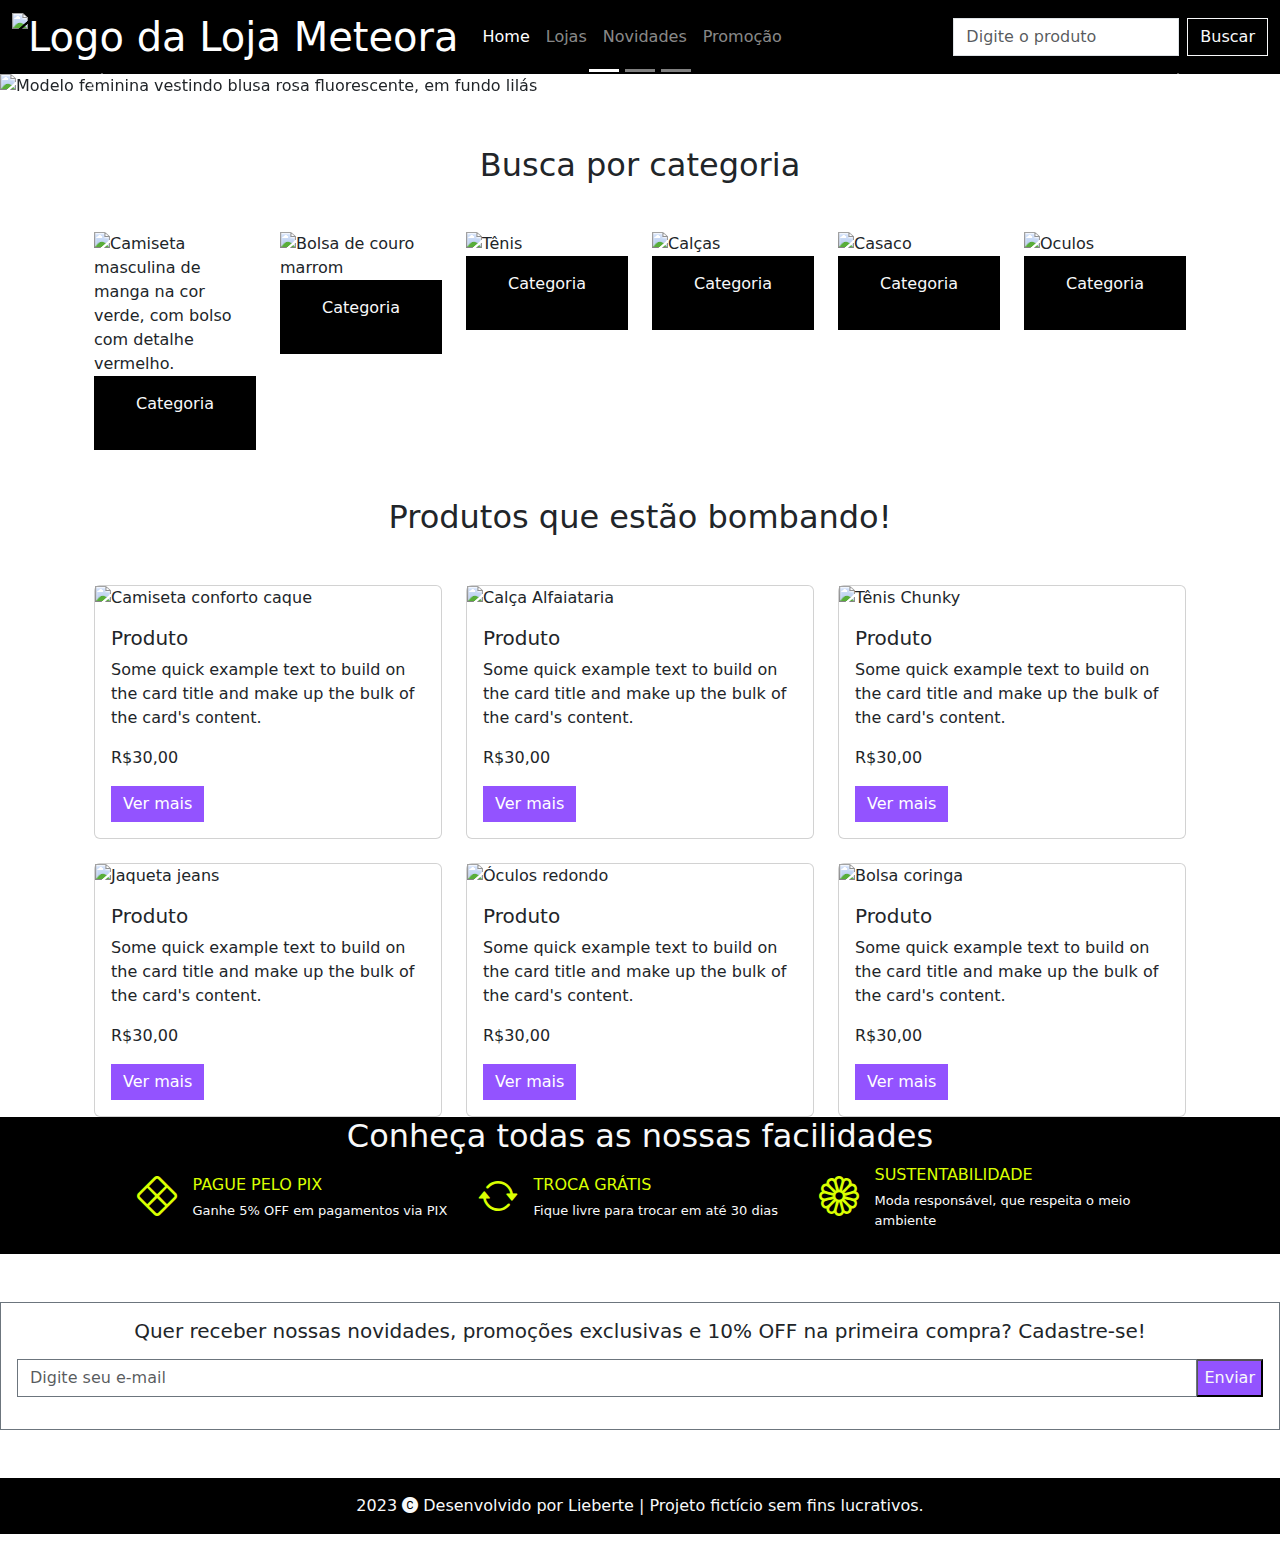
==== index.html @ 22ece39d "Carregando o projeto" ====
<!DOCTYPE html>
<html lang="pt-br">

<head>
    <meta charset="UTF-8">
    <meta name="viewport" content="width=device-width, initial-scale=1.0">
    <link rel="shortcut icon" href="./assets/favicon.png" type="image/x-icon">
    <title>Meteora</title>
    <link rel="stylesheet" href="estilo.css">
    <link rel="stylesheet" href="https://cdn.jsdelivr.net/npm/bootstrap-icons@1.11.3/font/bootstrap-icons.min.css">
    <link href="https://cdn.jsdelivr.net/npm/bootstrap@5.3.3/dist/css/bootstrap.min.css" rel="stylesheet"
        integrity="sha384-QWTKZyjpPEjISv5WaRU9OFeRpok6YctnYmDr5pNlyT2bRjXh0JMhjY6hW+ALEwIH" crossorigin="anonymous">
</head>

<body>

    <!-- Navbar -->
    <nav class="navbar navbar-expand-md bg-black navbar-dark">
        <div class="container-fluid">
            <a class="navbar-brand" href="#">
                <h1 class="m-0"><img class="d-block" src="assets/logo-meteora.png" alt="Logo da Loja Meteora"></h1>
            </a>
            <button class="navbar-toggler" type="button" data-bs-toggle="collapse"
                data-bs-target="#navbarSupportedContent" aria-controls="navbarSupportedContent" aria-expanded="false"
                aria-label="Toggle navigation">
                <span class="navbar-toggler-icon"></span>
            </button>
            <div class="collapse navbar-collapse" id="navbarSupportedContent">
                <ul class="navbar-nav me-auto">
                    <li class="nav-item">
                        <a class="nav-link active" aria-current="page" href="#">Home</a>
                    </li>
                    <li class="nav-item">
                        <a class="nav-link" href="#">Lojas</a>
                    </li>
                    <li class="nav-item">
                        <a class="nav-link" href="#">Novidades</a>
                    </li>
                    <li class="nav-item">
                        <a class="nav-link" href="#">Promoção</a>
                    </li>


                </ul>
                <form class="d-flex" role="search">
                    <input class="form-control me-2 rounded-0" type="search" placeholder="Digite o produto"
                        aria-label="Pesquisar">
                    <button class="btn btn-outline-light rounded-0" type="submit">Buscar</button>
                </form>
            </div>
        </div>
    </nav>

    <!-- Caroussel -->
    <div id="carouselExampleCaptions" class="carousel slide" data-bs-ride="carousel">
        <div class="carousel-indicators">
            <button type="button" data-bs-target="#carouselExampleCaptions" data-bs-slide-to="0" class="active"
                aria-current="true" aria-label="Slide 1"></button>
            <button type="button" data-bs-target="#carouselExampleCaptions" data-bs-slide-to="1"
                aria-label="Slide 2"></button>
            <button type="button" data-bs-target="#carouselExampleCaptions" data-bs-slide-to="2"
                aria-label="Slide 3"></button>
        </div>
        <div class="carousel-inner">
            <div class="carousel-item active">
                <img class="img-fluid d-md-none" src="./assets/Mobile/banner1-mobile.png"
                    alt="Modelo feminina vestindo blusa rosa fluorescente, em fundo lilás ">
                <img class="img-fluid d-none d-md-block d-xl-none" src="./assets/Tablet/banner1-tablet.png"
                    alt="Modelo feminina vestindo blusa rosa fluorescente, em fundo lilás ">
                <img class="img-fluid d-none d-md-none d-xl-block" src="assets/Desktop/banner1-desktop.png"
                    alt="Modelo feminina vestindo blusa rosa fluorescente, em fundo lilás">
                <div class="carousel-caption d-none d-md-block">
                    <h5>First slide label</h5>
                    <p>Some representative placeholder content for the first slide.</p>
                </div>
            </div>
            <div class="carousel-item">
                <img class="img-fluid d-md-none" src="./assets/Mobile/banner2-mobile.png"
                    alt="Modelo feminina vestindo blusa rosa fluorescente, em fundo lilás ">
                <img class="img-fluid d-none d-md-block d-xl-none" src="./assets/Tablet/banner2-tablet.png"
                    alt="Modelo feminina vestindo blusa rosa fluorescente, em fundo lilás ">
                <img class="img-fluid d-none d-md-none d-xl-block" src="assets/Desktop/banner2-desktop.png"
                    alt="Modelo feminina vestindo blusa rosa fluorescente, em fundo lilás">
                <div class="carousel-caption d-none d-md-block">
                    <h5>Second slide label</h5>
                    <p>Some representative placeholder content for the second slide.</p>
                </div>
            </div>
            <div class="carousel-item">
                <img class="img-fluid d-md-none" src="./assets/Mobile/banner3-mobile.png"
                    alt="Modelo feminina vestindo blusa rosa fluorescente, em fundo lilás ">
                <img class="img-fluid d-none d-md-block d-xl-none" src="./assets/Tablet/banner3-tablet.png"
                    alt="Modelo feminina vestindo blusa rosa fluorescente, em fundo lilás ">
                <img class="img-fluid d-none d-md-none d-xl-block" src="assets/Desktop/banner3-desktop.png"
                    alt="Modelo feminina vestindo blusa rosa fluorescente, em fundo lilás">
                <div class="carousel-caption d-none d-md-block">
                    <h5>Third slide label</h5>
                    <p>Some representative placeholder content for the third slide.</p>
                </div>
            </div>
        </div>
        <button class="carousel-control-prev" type="button" data-bs-target="#carouselExampleCaptions"
            data-bs-slide="prev">
            <span class="carousel-control-prev-icon" aria-hidden="true"></span>
            <span class="visually-hidden">Anterior</span>
        </button>
        <button class="carousel-control-next" type="button" data-bs-target="#carouselExampleCaptions"
            data-bs-slide="next">
            <span class="carousel-control-next-icon" aria-hidden="true"></span>
            <span class="visually-hidden">Próximo</span>
        </button>
    </div>

    <!-- Cards 1 - Busca por categoria-->
    <h2 class="text-center my-3 my-xl-5 ">Busca por categoria</h2>

    <div class="container row mx-auto g-4"> <!--mx-auto m de margem e x de direira e esquerda -->

        <div class="col-6 col-md-4 col-xl-2">
            <div class="card rounded-0 border-0">
                <img class="d-md-none d-block" src="./assets/Mobile/categorias/categoria-camiseta.png"
                    alt="Camiseta masculina de manga na cor verde, com bolso com detalhe vermelho.">
                <img class="d-none d-md-block d-xl-none" src="./assets/Tablet/categorias/categoria-camiseta.png"
                    alt="Camiseta masculina de manga na cor verde, com bolso com detalhe vermelho.">
                <img class="d-none d-md-none d-xl-block" src="./assets/Desktop/categorias/categoria-camiseta.png"
                    alt="Camiseta masculina de manga na cor verde, com bolso com detalhe vermelho.">
                <div class="card-header bg-black text-light">
                    <div class="card-header bg-black text-light">

                        <p class="text-center">Categoria</p>

                    </div>
                </div>
            </div>
        </div>

        <div class="col-6 col-md-4 col-xl-2">
            <div class="card rounded-0 border-0">
                <img class="d-md-none d-block" src="./assets/Mobile/categorias/categoria-bolsas.png"
                    alt="Bolsa de couro marrom">
                <img class="d-none d-md-block d-xl-none" src="./assets/Tablet/categorias/categoria-bolsas.png"
                    alt="Bolsa de couro marrom">
                <img class="d-none d-md-none d-xl-block" src="./assets/Desktop/categorias/categoria-bolsa.png"
                    alt="Bolsa de couro marrom">
                <div class="card-header bg-black text-light">
                    <div class="card-header bg-black text-light">

                        <p class="text-center">Categoria</p>

                    </div>
                </div>
            </div>
        </div>
        <div class="col-6 col-md-4 col-xl-2">
            <div class="card rounded-0 border-0">
                <img class="d-md-none d-block" src="./assets/Mobile/categorias/categoria-calcados.png" alt="Tênis">
                <img class="d-none d-md-block d-xl-none" src="./assets/Tablet/categorias/categoria-calcados.png"
                    alt="Tênis">
                <img class="d-none d-md-none d-xl-block" src="./assets/Desktop/categorias/categoria-calcados.png"
                    alt="Tênis">
                <div class="card-header bg-black text-light">
                    <div class="card-header bg-black text-light">

                        <p class="text-center">Categoria</p>

                    </div>
                </div>
            </div>
        </div>
        <div class="col-6 col-md-4 col-xl-2">
            <div class="card rounded-0 border-0">
                <img class="d-md-none d-block" src="./assets/Mobile/categorias/categoria-calcas.png" alt="Calças">
                <img class="d-none d-md-block d-xl-none" src="./assets/Tablet/categorias/categoria-calcas.png"
                    alt="Calças">
                <img class="d-none d-md-none d-xl-block" src="./assets/Desktop/categorias/categoria-calcas.png"
                    alt="Calças">
                <div class="card-header bg-black text-light">
                    <div class="card-header bg-black text-light">

                        <p class="text-center">Categoria</p>

                    </div>
                </div>
            </div>
        </div>

        <div class="col-6 col-md-4 col-xl-2">
            <div class="card rounded-0 border-0">
                <img class="d-md-none d-block" src="./assets/Mobile/categorias/categoria-casacos.png" alt="Casaco">
                <img class="d-none d-md-block d-xl-none" src="./assets/Tablet/categorias/categoria-casacos.png"
                    alt="Casaco">
                <img class="d-none d-md-none d-xl-block" src="./assets/Desktop/categorias/categoria-casacos.png"
                    alt="Casaco">
                <div class="card-header bg-black text-light">
                    <div class="card-header bg-black text-light">

                        <p class="text-center">Categoria</p>

                    </div>
                </div>
            </div>
        </div>
        <div class="col-6 col-md-4 col-xl-2">
            <div class="card rounded-0 border-0">
                <img class="d-md-none d-block" src="./assets/Mobile/categorias/categoria-oculos.png" alt="Oculos">
                <img class="d-none d-md-block d-xl-none" src="./assets/Tablet/categorias/categoria-oculos.png"
                    alt="Oculos">
                <img class="d-none d-md-none d-xl-block" src="./assets/Desktop/categorias/categoria-oculos.png"
                    alt="Oculos">
                <div class="card-header bg-black text-light">
                    <div class="card-header bg-black text-light">

                        <p class="text-center">Categoria</p>

                    </div>
                </div>
            </div>
        </div>
    </div>


    <!-- Cards 2 - Produtos que estão bombando! -->
    <h2 class="container text-center my-3 my-xl-5">Produtos que estão bombando!</h2>

    <div class="container row mx-auto g-4">


        <div class="col-12 col-md-6 col-xl-4">
            <div class="card">
                <img class="d-block d-md-none" src="assets/Mobile/produtos/camiseta.png" alt="Camiseta conforto caque">
                <img class="d-none d-md-block d-xl-none" src="assets/Tablet/produtos/camiseta.png"
                    alt="Camiseta conforto caque">
                <img class="d-none d-md-none d-xl-block" src="assets/Desktop/produtos/camiseta.png"
                    alt="Camiseta conforto caque">
                <div class="card-body">
                    <h5 class="card-title">Produto</h5>
                    <p class="card-text">Some quick example text to build on the card title and make up
                        the bulk of the
                        card's content.</p>
                    <p>R$30,00</p>
                    <a href="#" class="btn btn-primary botao-lilas rounded-0 border-0">Ver mais</a>
                </div>
            </div>
        </div>
        <div class="col-12 col-md-6 col-xl-4">
            <div class="card">
                <img class="d-block d-md-none" src="assets/Mobile/produtos/calca.png" alt="Calça Alfaiataria">
                <img class="d-none d-md-block d-xl-none" src="assets/Tablet/produtos/calca.png" alt="Calça Alfaiataria">
                <img class="d-none d-md-none d-xl-block" src="assets/Desktop/produtos/calca.png"
                    alt="Calça Alfaiataria">
                <div class="card-body">
                    <h5 class="card-title">Produto</h5>
                    <p class="card-text">Some quick example text to build on the card title and make up
                        the bulk of the
                        card's content.</p>
                    <p>R$30,00</p>
                    <a href="#" class="btn btn-primary botao-lilas rounded-0 border-0">Ver mais</a>
                </div>
            </div>
        </div>
        <div class="col-12 col-md-6 col-xl-4">
            <div class="card">
                <img class="d-block d-md-none" src="assets/Mobile/produtos/tenis.png" alt="Tênis Chunky">
                <img class="d-none d-md-block d-xl-none" src="assets/Tablet/produtos/tenis.png" alt="Tênis Chunky">
                <img class="d-none d-md-none d-xl-block" src="assets/Desktop/produtos/tenis.png" alt="Tênis Chunky">
                <div class="card-body">
                    <h5 class="card-title">Produto</h5>
                    <p class="card-text">Some quick example text to build on the card title and make up
                        the bulk of the
                        card's content.</p>
                    <p>R$30,00</p>
                    <a href="#" class="btn btn-primary botao-lilas rounded-0 border-0">Ver mais</a>
                </div>
            </div>
        </div>
        <div class="col-12 col-md-6 col-xl-4">
            <div class="card">
                <img class="d-block d-md-none" src="assets/Mobile/produtos/jaqueta-jeans.png" alt="Jaqueta jeans">
                <img class="d-none d-md-block d-xl-none" src="assets/Tablet/produtos/jaqueta-jeans.png"
                    alt="Jaqueta jeans">
                <img class="d-none d-md-none d-xl-block" src="assets/Desktop/produtos/jaqueta-jeans.png"
                    alt="Jaqueta jeans ">
                <div class="card-body">
                    <h5 class="card-title">Produto</h5>
                    <p class="card-text">Some quick example text to build on the card title and make up
                        the bulk of the
                        card's content.</p>
                    <p>R$30,00</p>
                    <a href="#" class="btn btn-primary botao-lilas rounded-0 border-0">Ver mais</a>
                </div>
            </div>
        </div>
        <div class="col-12 col-md-6 col-xl-4">
            <div class="card">
                <img class="d-block d-md-none" src="assets/Mobile/produtos/oculos.png" alt="Óculos redondo">
                <img class="d-none d-md-block d-xl-none" src="assets/Tablet/produtos/oculos.png" alt="Óculos redondo">
                <img class="d-none d-md-none d-xl-block" src="assets/Desktop/produtos/oculos.png" alt="Óculos redondo">
                <div class="card-body">
                    <h5 class="card-title">Produto</h5>
                    <p class="card-text">Some quick example text to build on the card title and make up
                        the bulk of the
                        card's content.</p>
                    <p>R$30,00</p>
                    <a href="#" class="btn btn-primary botao-lilas rounded-0 border-0">Ver mais</a>
                </div>
            </div>
        </div>
        <div class="col-12 col-md-6 col-xl-4">
            <div class="card">
                <img class="d-block d-md-none" src="assets/Mobile/produtos/bolsa.png" alt="Bolsa coringa">
                <img class="d-none d-md-block d-xl-none" src="assets/Tablet/produtos/bolsa.png" alt="Bolsa coringa">
                <img class="d-none d-md-none d-xl-block" src="assets/Desktop/produtos/bolsa.png" alt="Bolsa coringa">
                <div class="card-body">
                    <h5 class="card-title">Produto</h5>
                    <p class="card-text">Some quick example text to build on the card title and make up
                        the bulk of the
                        card's content.</p>
                    <p>R$30,00</p>
                    <a href="#" class="btn btn-primary botao-lilas rounded-0 border-0">Ver mais</a>
                </div>
            </div>
        </div>
    </div>

    <!-- Conheça todas as nossas facilidades -->

    <section class="pb-4 bg-black ">
        <h2 class="text-center text-light">Conheça todas as nossas facilidades</h2>
        <div class="d-flex flex-column flex-lg-row align-items-center justify-content-center gap-3 px-3">

            <div class="divs-facilidades d-flex align-items-center">
                <div class="verde"><i class="bi bi-x-diamond fs-1"></i></div>
                <div>
                    <div class="ms-3 mb-1 verde">PAGUE PELO PIX</div>
                    <div class="texto-menor ms-3 text-light">Ganhe 5% OFF em pagamentos via PIX</div>
                </div>
            </div>

            <div class="divs-facilidades d-flex align-items-center">
                <div class="verde"><i class="bi bi-arrow-repeat fs-1"></i></div>
                <div>
                    <div class="ms-3 mb-1 verde">TROCA GRÁTIS</div>
                    <div class="texto-menor ms-3 text-light">Fique livre para trocar em até 30 dias
                    </div>
                </div>
            </div>

            <div class="divs-facilidades d-flex align-items-center">
                <div class="verde"><i class="bi bi-flower1 fs-1"></i></div>
                <div>
                    <div class="ms-3 mb-1 verde">SUSTENTABILIDADE</div>
                    <div class="texto-menor ms-3 text-light">Moda responsável, que respeita o meio
                        ambiente</div>
                </div>
            </div>

        </div>

    </section>

    <!-- Form -->
    <form class="border border-secondary my-3 my-xl-5 p-3 text-center">
        <h5>Quer receber nossas novidades, promoções exclusivas e 10% OFF na primeira compra?
            Cadastre-se!</h5>
        <div class="input-group my-3">
            <input type="email" class="form-control border-secondary rounded-0" placeholder="Digite seu e-mail"
                aria-label="Digite seu e-mail" aria-describedby="button-addon2" />
            <button class="botao-lilas text-light" type="button" id="button-addon2">Enviar</button>
        </div>
    </form>

    <!-- Footer -->
    <footer class="text-center bg-black text-light">
        <p class="py-3">2023 <i class="bi bi-c-circle-fill"></i> Desenvolvido por Lieberte | Projeto
            fictício sem fins
            lucrativos.</p>
    </footer>


    <!-- Script Bootstrap Javascript -->
    <script src="https://cdn.jsdelivr.net/npm/bootstrap@5.3.3/dist/js/bootstrap.bundle.min.js"
        integrity="sha384-YvpcrYf0tY3lHB60NNkmXc5s9fDVZLESaAA55NDzOxhy9GkcIdslK1eN7N6jIeHz"
        crossorigin="anonymous"></script>
</body>

</html>
---- estilo.css ----
.texto-menor{
    font-size: 13px;
}

.divs-facilidades{
    width: 325px;
}

.verde{
    color:#DAFF01 ;
}

.botao-lilas{
    background-color:#9353FF !important;
}
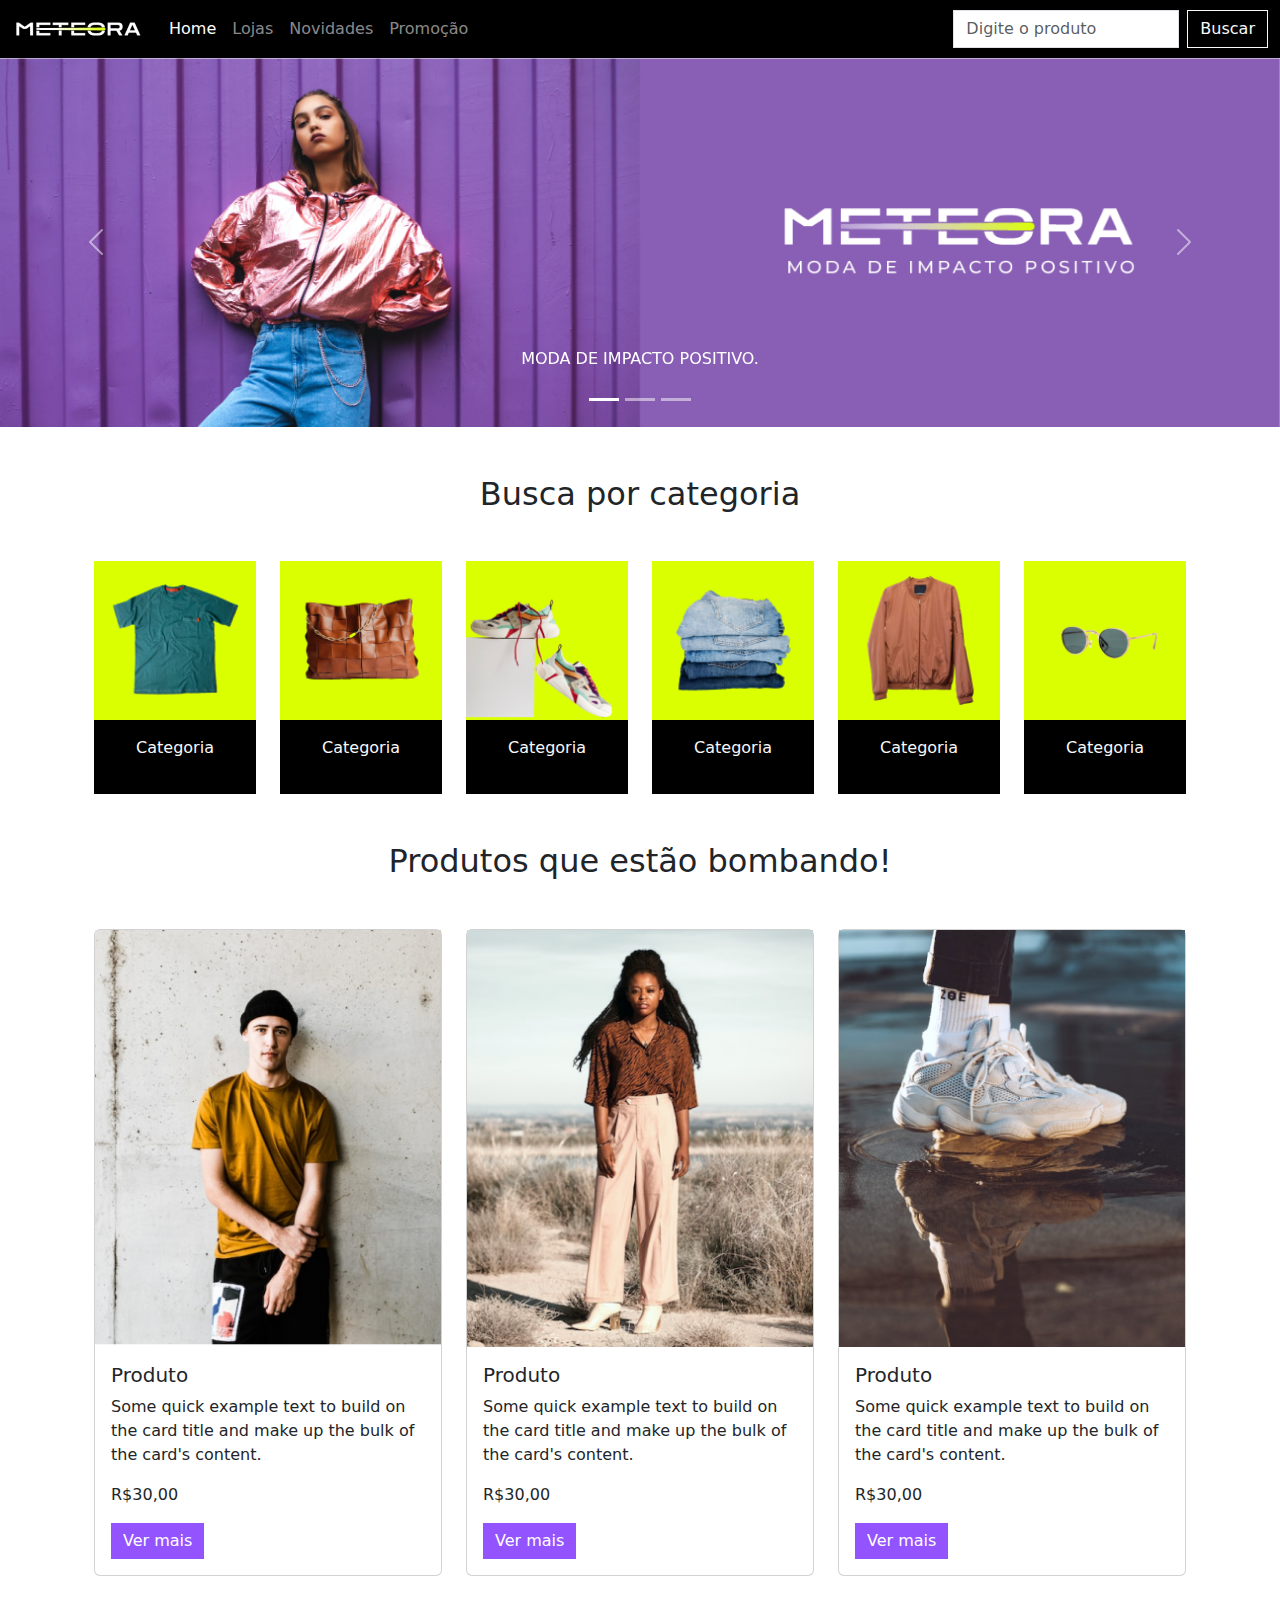
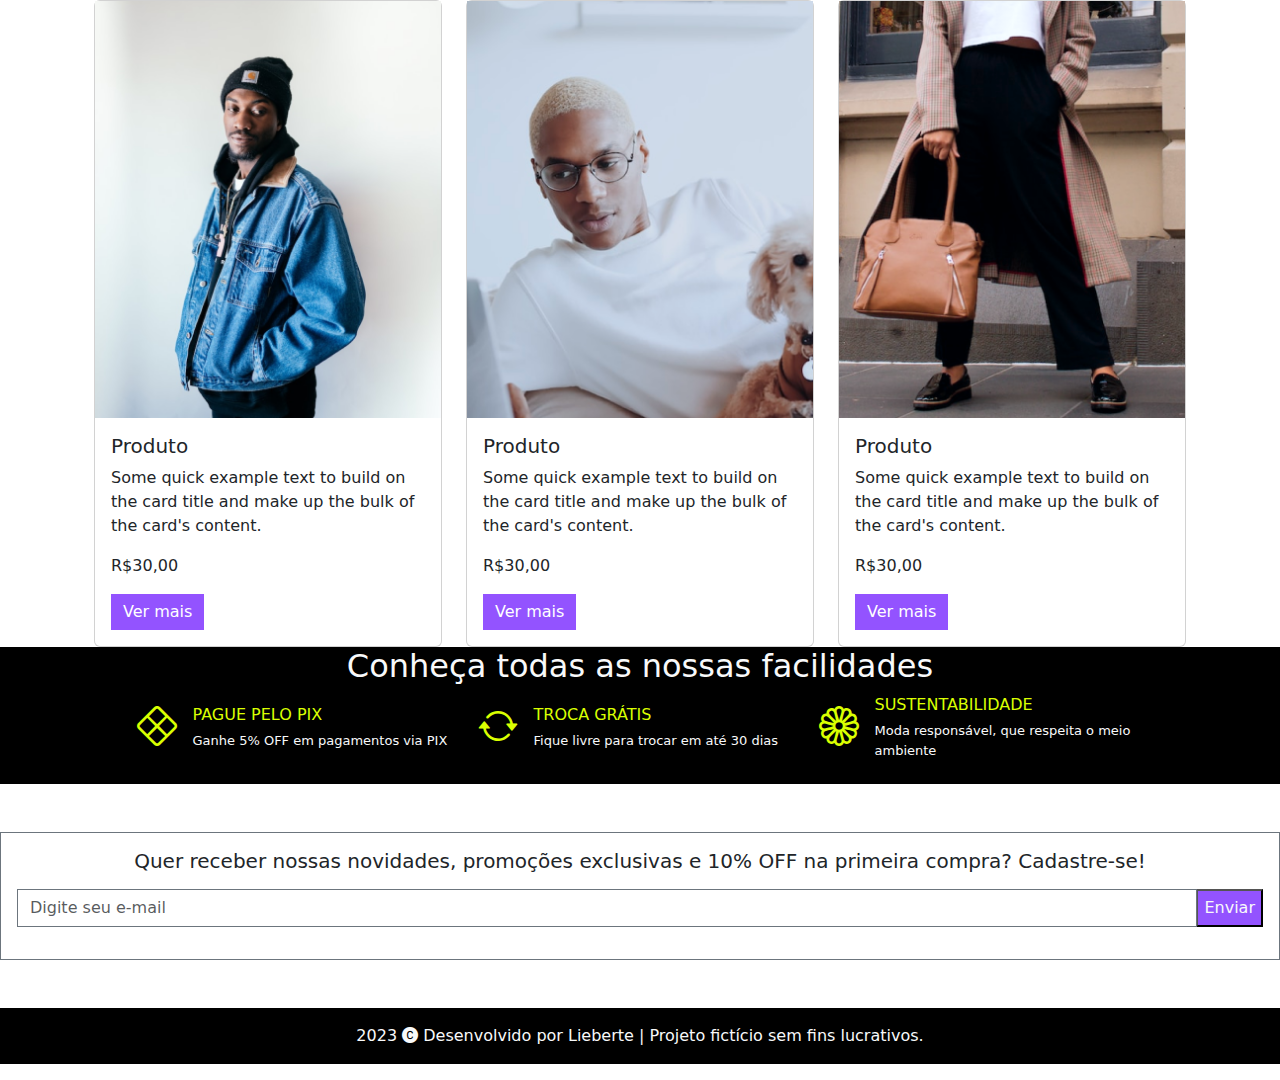
==== commit cce4d15a: "Atualização das imagens" ====
--- a/index.html
+++ b/index.html
@@ -70,8 +70,8 @@
                 <img class="img-fluid d-none d-md-none d-xl-block" src="assets/Desktop/banner1-desktop.png"
                     alt="Modelo feminina vestindo blusa rosa fluorescente, em fundo lilás">
                 <div class="carousel-caption d-none d-md-block">
-                    <h5>First slide label</h5>
-                    <p>Some representative placeholder content for the first slide.</p>
+                    <h5><img class="img-fluid d-block d-md-none d-xl-none"  src="assets/logo-meteora.png" alt="Logo Meteora"></h5>
+                    <p>MODA DE IMPACTO POSITIVO.</p>
                 </div>
             </div>
             <div class="carousel-item">
@@ -82,8 +82,8 @@
                 <img class="img-fluid d-none d-md-none d-xl-block" src="assets/Desktop/banner2-desktop.png"
                     alt="Modelo feminina vestindo blusa rosa fluorescente, em fundo lilás">
                 <div class="carousel-caption d-none d-md-block">
-                    <h5>Second slide label</h5>
-                    <p>Some representative placeholder content for the second slide.</p>
+                    <h5>COLEÇÃO ATEMPORAL</h5>
+                    <p>Estilo e qualidade para durar.  </p>
                 </div>
             </div>
             <div class="carousel-item">
@@ -94,8 +94,8 @@
                 <img class="img-fluid d-none d-md-none d-xl-block" src="assets/Desktop/banner3-desktop.png"
                     alt="Modelo feminina vestindo blusa rosa fluorescente, em fundo lilás">
                 <div class="carousel-caption d-none d-md-block">
-                    <h5>Third slide label</h5>
-                    <p>Some representative placeholder content for the third slide.</p>
+                    <h5>COLEÇÃO ATEMPORAL</h5>
+                    <p>Alto impacto visual, baixo impacto ambiental!</p>
                 </div>
             </div>
         </div>
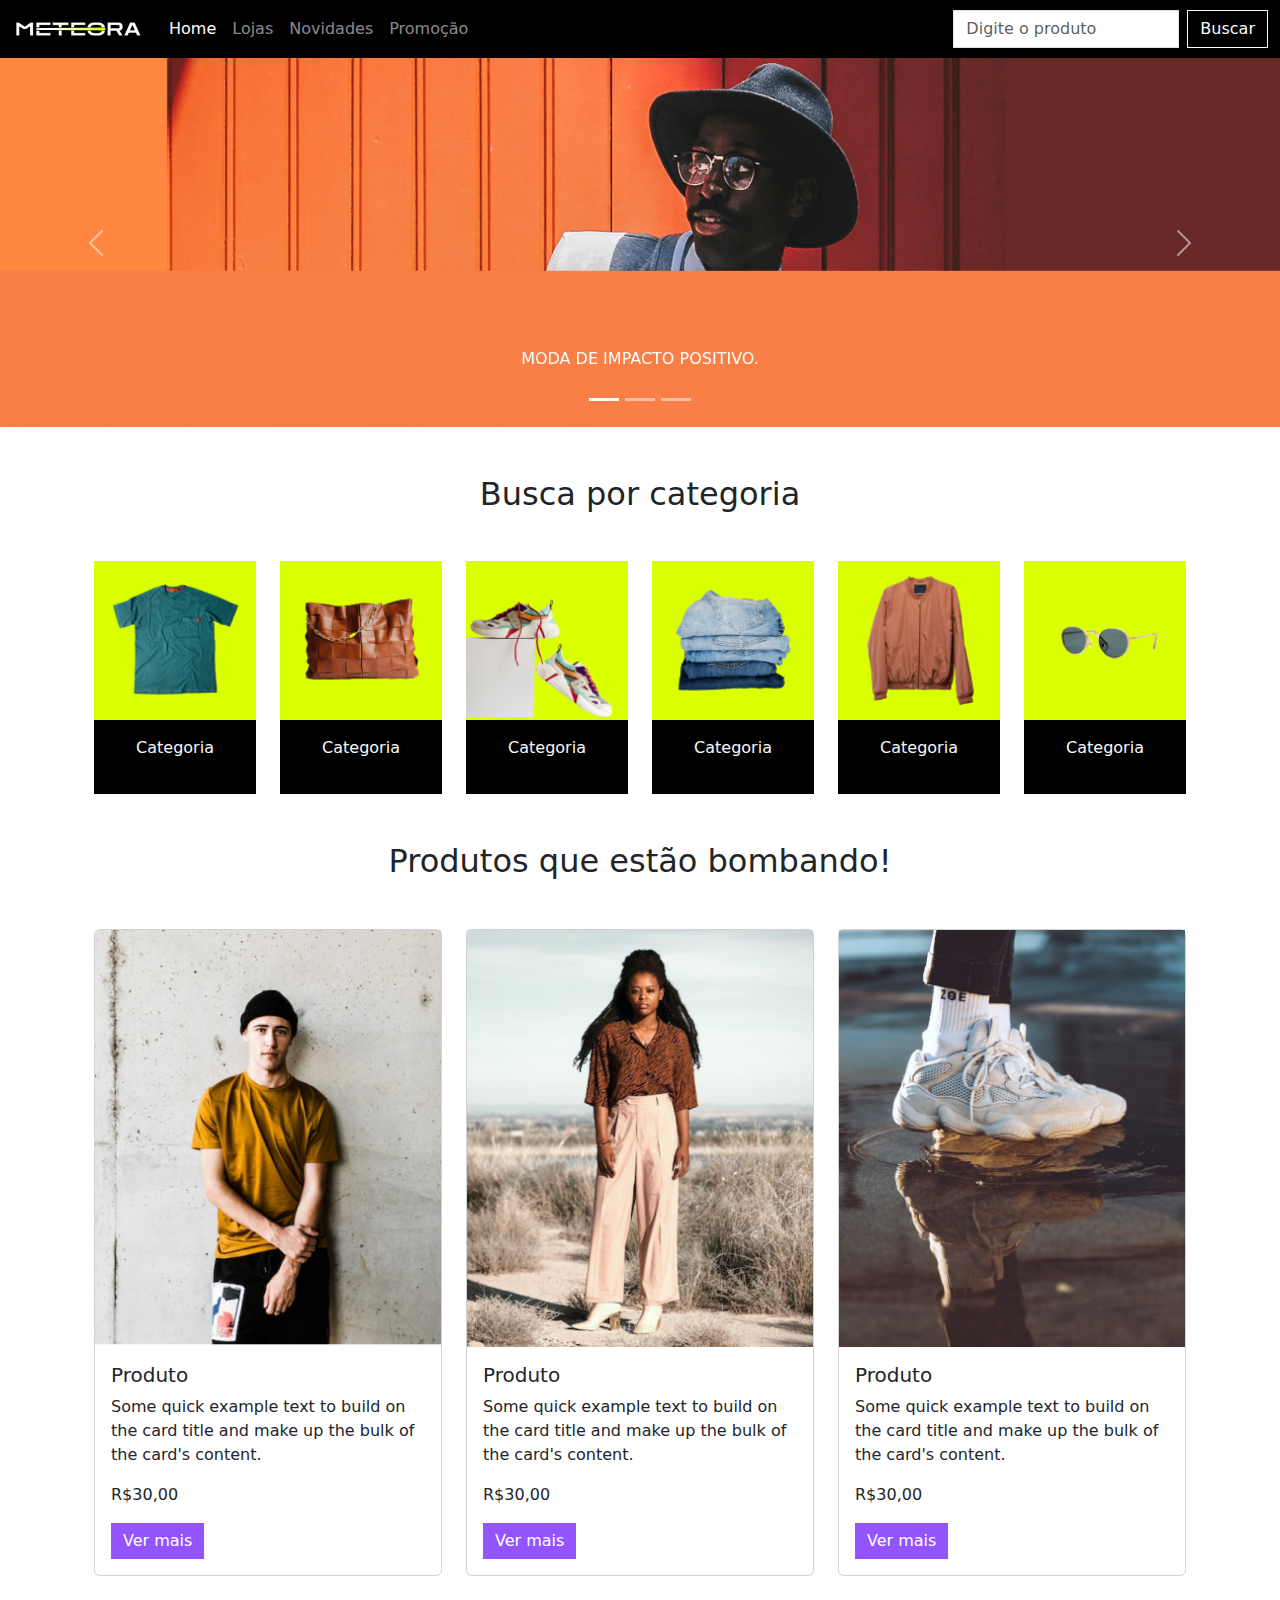
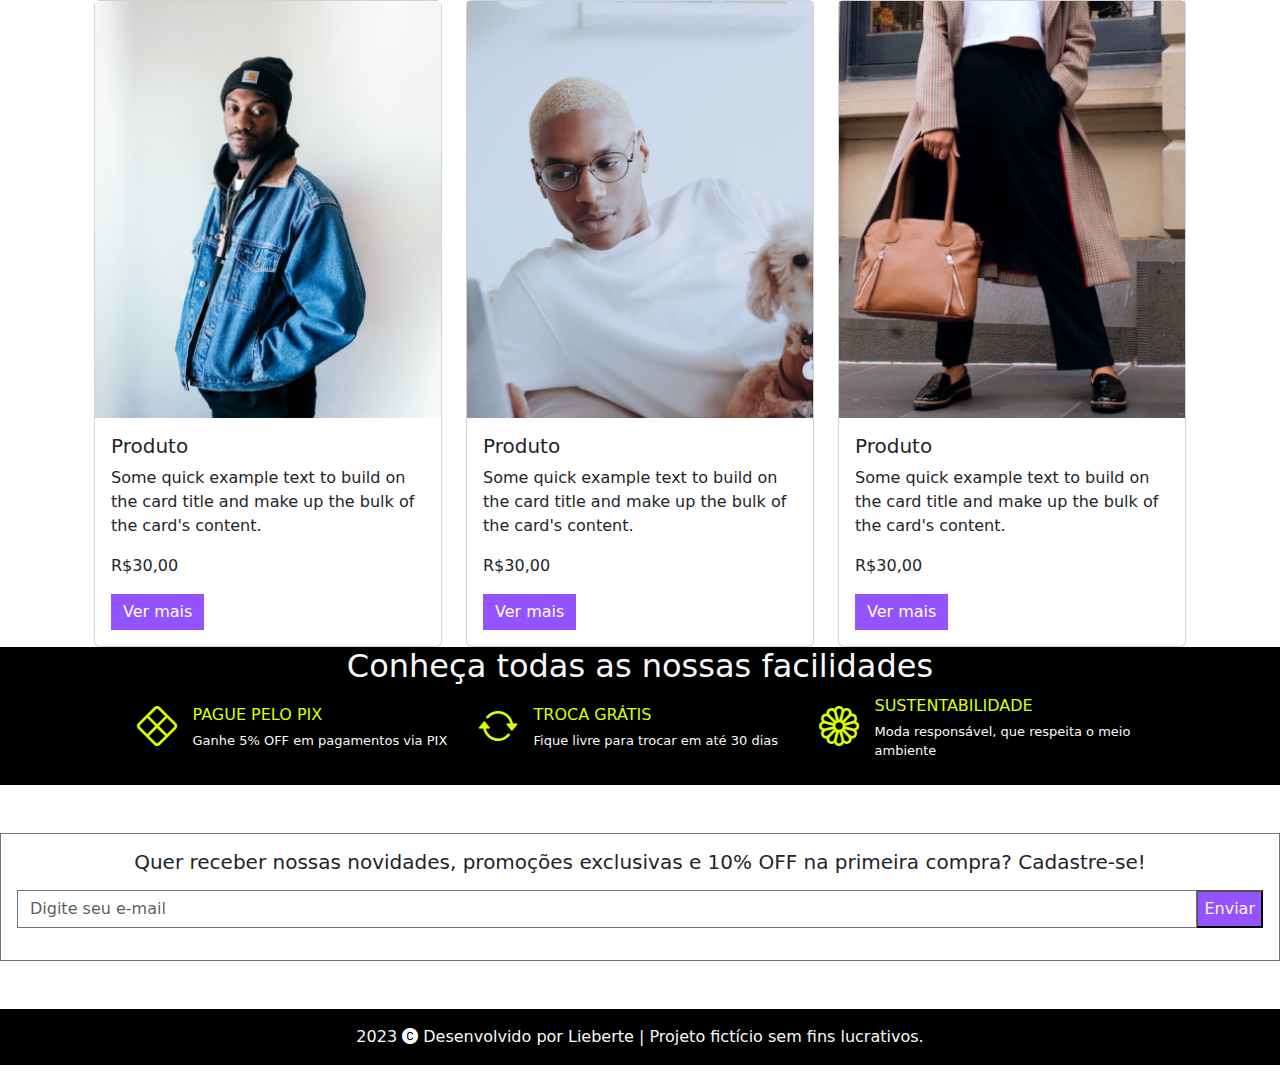
==== commit 18c65ed3: "Atualização do carrossel" ====
--- a/index.html
+++ b/index.html
@@ -71,10 +71,10 @@
                     alt="Modelo feminina vestindo blusa rosa fluorescente, em fundo lilás">
                 <div class="carousel-caption d-none d-md-block">
                     <h5><img class="img-fluid d-block d-md-none d-xl-none"  src="assets/logo-meteora.png" alt="Logo Meteora"></h5>
-                    <p>MODA DE IMPACTO POSITIVO.</p>
-                </div>
-            </div>
-            <div class="carousel-item">
+                    <p class="d-block d-md-block d-xl-block">MODA DE IMPACTO POSITIVO.</p>
+                </div>
+            </div>
+            <div class="carousel-item active">
                 <img class="img-fluid d-md-none" src="./assets/Mobile/banner2-mobile.png"
                     alt="Modelo feminina vestindo blusa rosa fluorescente, em fundo lilás ">
                 <img class="img-fluid d-none d-md-block d-xl-none" src="./assets/Tablet/banner2-tablet.png"
@@ -82,11 +82,11 @@
                 <img class="img-fluid d-none d-md-none d-xl-block" src="assets/Desktop/banner2-desktop.png"
                     alt="Modelo feminina vestindo blusa rosa fluorescente, em fundo lilás">
                 <div class="carousel-caption d-none d-md-block">
-                    <h5>COLEÇÃO ATEMPORAL</h5>
-                    <p>Estilo e qualidade para durar.  </p>
-                </div>
-            </div>
-            <div class="carousel-item">
+                    <h5><img class="img-fluid d-block d-md-none d-xl-none"  src="assets/logo-meteora.png" alt="Logo Meteora"></h5>
+                    <p class="d-block d-md-block d-xl-block">MODA DE IMPACTO POSITIVO.</p>
+                </div>
+            </div>
+            <div class="carousel-item active">
                 <img class="img-fluid d-md-none" src="./assets/Mobile/banner3-mobile.png"
                     alt="Modelo feminina vestindo blusa rosa fluorescente, em fundo lilás ">
                 <img class="img-fluid d-none d-md-block d-xl-none" src="./assets/Tablet/banner3-tablet.png"
@@ -94,8 +94,32 @@
                 <img class="img-fluid d-none d-md-none d-xl-block" src="assets/Desktop/banner3-desktop.png"
                     alt="Modelo feminina vestindo blusa rosa fluorescente, em fundo lilás">
                 <div class="carousel-caption d-none d-md-block">
-                    <h5>COLEÇÃO ATEMPORAL</h5>
-                    <p>Alto impacto visual, baixo impacto ambiental!</p>
+                    <h5><img class="img-fluid d-block d-md-none d-xl-none"  src="assets/logo-meteora.png" alt="Logo Meteora"></h5>
+                    <p class="d-block d-md-block d-xl-block">MODA DE IMPACTO POSITIVO.</p>
+                </div>
+            </div>
+            <div class="carousel-item">
+                <img class="img-fluid d-md-none" src="./assets/Mobile/banner2-mobile.png"
+                    alt="Modelo feminina vestindo blusa rosa fluorescente, em fundo lilás ">
+                <img class="img-fluid d-none d-md-block d-xl-none" src="./assets/Tablet/banner2-tablet.png"
+                    alt="Modelo feminina vestindo blusa rosa fluorescente, em fundo lilás ">
+                <img class="img-fluid d-none d-md-none d-xl-block" src="assets/Desktop/banner2-desktop.png"
+                    alt="Modelo feminina vestindo blusa rosa fluorescente, em fundo lilás">
+                <div class="carousel-caption d-none d-md-block">
+                    <h5 class="d-block d-md-block d-xl-block" >COLEÇÃO ATEMPORAL</h5>
+                    <p class="d-block d-md-block d-xl-block">Estilo e qualidade para durar.  </p>
+                </div>
+            </div>
+            <div class="carousel-item">
+                <img class="img-fluid d-md-none" src="./assets/Mobile/banner3-mobile.png"
+                    alt="Modelo feminina vestindo blusa rosa fluorescente, em fundo lilás ">
+                <img class="img-fluid d-none d-md-block d-xl-none" src="./assets/Tablet/banner3-tablet.png"
+                    alt="Modelo feminina vestindo blusa rosa fluorescente, em fundo lilás ">
+                <img class="img-fluid d-none d-md-none d-xl-block" src="assets/Desktop/banner3-desktop.png"
+                    alt="Modelo feminina vestindo blusa rosa fluorescente, em fundo lilás">
+                <div class="carousel-caption d-none d-md-block">
+                    <h5 class="d-block d-md-block d-xl-block">COLEÇÃO ATEMPORAL</h5>
+                    <p class="d-block d-md-block d-xl-block">Alto impacto visual, baixo impacto ambiental!</p>
                 </div>
             </div>
         </div>
